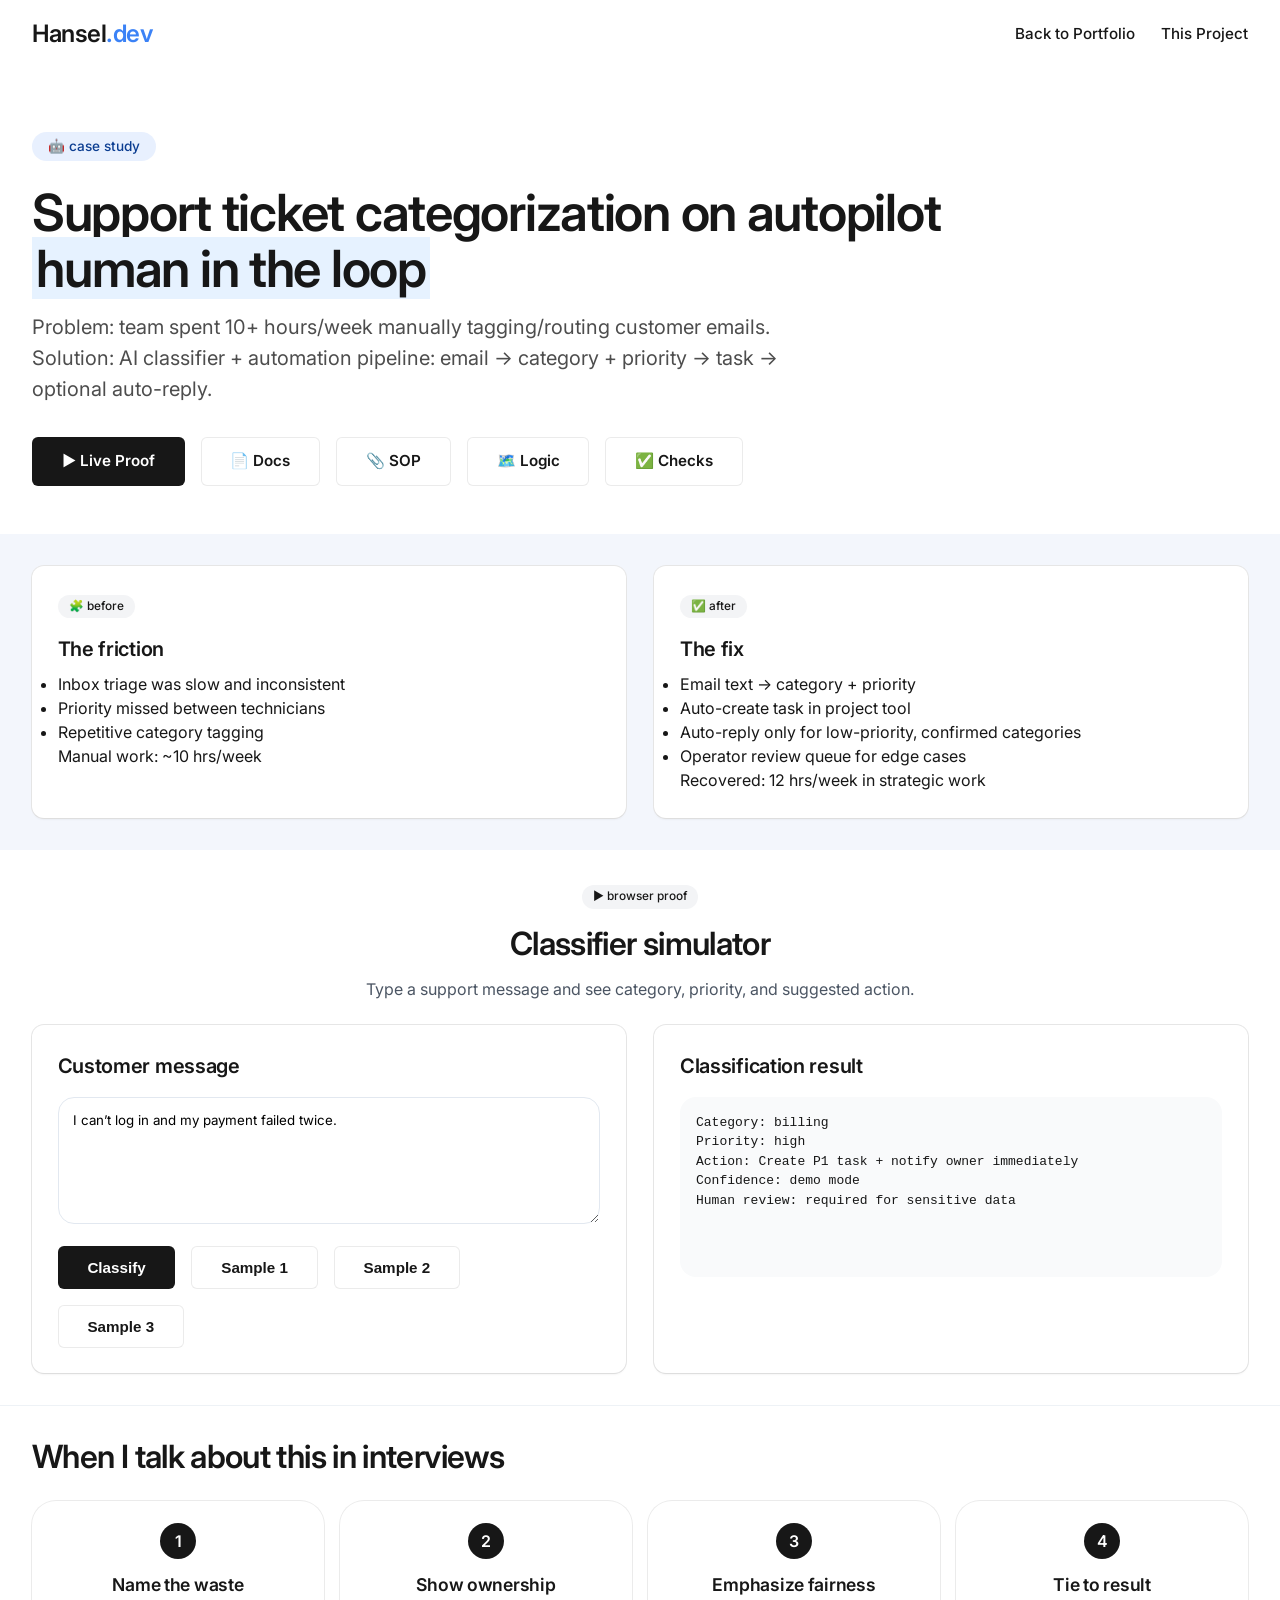
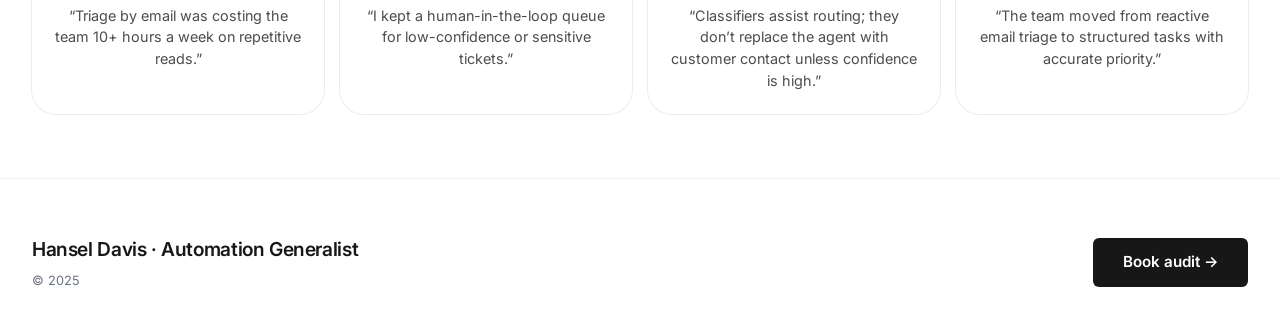
==== projects/aiclassifier/index.html @ 5d4a4234 "Add projects folder and updated index.html - Add /projects hub with 4 project bundles - Add per-proj" ====
<!DOCTYPE html>
<html lang="en">
  <head>
    <meta charset="UTF-8" />
    <meta name="viewport" content="width=device-width, initial-scale=1.0" />
    <title>Project: AI Ticket Classifier · Hansel Davis</title>
    <link rel="stylesheet" href="../../style.css" />
  </head>
  <body>
    <header>
      <div class="container">
        <div class="nav-flex">
          <div class="logo">Hansel<span style="color: #3b82f6">.dev</span></div>
          <div class="nav-links">
            <a href="../../index.html#experience">Back to Portfolio</a>
            <a href="./index.html" class="resume-tab">This Project</a>
          </div>
        </div>
      </div>
    </header>

    <main>
      <section class="hero">
        <div class="container">
          <span class="hero-badge">🤖 case study</span>
          <h1>
            Support ticket categorization on autopilot<br />
            <span class="highlight">human in the loop</span>
          </h1>
          <p class="hero-sub">
            Problem: team spent 10+ hours/week manually tagging/routing customer emails.
            Solution: AI classifier + automation pipeline: email → category + priority → task → optional auto-reply.
          </p>
          <div style="display: flex; gap: 1rem; flex-wrap: wrap">
            <a href="#demo" class="btn">▶ Live Proof</a>
            <a href="./docs.html" class="btn-outline btn">📄 Docs</a>
            <a href="./sop.md" class="btn-outline btn">📎 SOP</a>
            <a href="./logic.md" class="btn-outline btn">🗺️ Logic</a>
            <a href="./checks.md" class="btn-outline btn">✅ Checks</a>
          </div>
        </div>
      </section>

      <section class="py-4" style="background: #f3f6fc">
        <div class="container">
          <div class="grid-2">
            <div class="card">
              <span class="pill">🧩 before</span>
              <h3>The friction</h3>
              <ul>
                <li>Inbox triage was slow and inconsistent</li>
                <li>Priority missed between technicians</li>
                <li>Repetitive category tagging</li>
              </ul>
              <div class="result-stat">Manual work: ~10 hrs/week</div>
            </div>
            <div class="card">
              <span class="pill">✅ after</span>
              <h3>The fix</h3>
              <ul>
                <li>Email text → category + priority</li>
                <li>Auto-create task in project tool</li>
                <li>Auto-reply only for low-priority, confirmed categories</li>
                <li>Operator review queue for edge cases</li>
              </ul>
              <div class="result-stat">Recovered: 12 hrs/week in strategic work</div>
            </div>
          </div>
        </div>
      </section>

      <section class="py-4" id="demo">
        <div class="container">
          <div class="text-center mb-3">
            <span class="pill">▶ browser proof</span>
            <h2 style="font-size: 2rem">Classifier simulator</h2>
            <p style="color: #4b5563">Type a support message and see category, priority, and suggested action.</p>
          </div>
          <div class="grid-2">
            <div class="card">
              <h3 style="margin-bottom: 1rem">Customer message</h3>
              <textarea
                id="ticket-text"
                rows="6"
                style="width: 100%; padding: 0.9rem; border-radius: 16px; border: 1px solid #e2e8f0; font-family: inherit"
              >I can’t log in and my payment failed twice.</textarea>
              <div style="margin-top: 1rem; display: flex; gap: 1rem; flex-wrap: wrap">
                <button class="btn" onclick="classifyTicket()">Classify</button>
                <button class="btn-outline btn" onclick="loadSample(0)">Sample 1</button>
                <button class="btn-outline btn" onclick="loadSample(1)">Sample 2</button>
                <button class="btn-outline btn" onclick="loadSample(2)">Sample 3</button>
              </div>
            </div>
            <div class="card">
              <h3 style="margin-bottom: 1rem">Classification result</h3>
              <pre id="ticket-output" style="background: #f9fafb; padding: 1rem; border-radius: 16px; min-height: 180px; white-space: pre-wrap">Waiting for input...</pre>
            </div>
          </div>
        </div>
      </section>

      <section class="py-4" style="background: #ffffff; border-top: 1px solid #eef2f6; border-bottom: 1px solid #eef2f6">
        <div class="container">
          <h2 style="font-size: 2rem">When I talk about this in interviews</h2>
          <div class="steps" style="margin-top: 1.5rem">
            <div class="step">
              <div class="step-number">1</div>
              <h3>Name the waste</h3>
              <p>“Triage by email was costing the team 10+ hours a week on repetitive reads.”</p>
            </div>
            <div class="step">
              <div class="step-number">2</div>
              <h3>Show ownership</h3>
              <p>“I kept a human-in-the-loop queue for low-confidence or sensitive tickets.”</p>
            </div>
            <div class="step">
              <div class="step-number">3</div>
              <h3>Emphasize fairness</h3>
              <p>“Classifiers assist routing; they don’t replace the agent with customer contact unless confidence is high.”</p>
            </div>
            <div class="step">
              <div class="step-number">4</div>
              <h3>Tie to result</h3>
              <p>“The team moved from reactive email triage to structured tasks with accurate priority.”</p>
            </div>
          </div>
        </div>
      </section>
    </main>

    <footer>
      <div class="container">
        <div
          class="py-3"
          style="
            display: flex;
            flex-wrap: wrap;
            justify-content: space-between;
            align-items: center;
            gap: 1rem;
          "
        >
          <div>
            <span class="logo" style="font-size: 1.2rem">Hansel Davis · Automation Generalist</span>
            <p style="font-size: 0.8rem; color: #6b7280; margin-top: 0.5rem">© 2025</p>
          </div>
          <a href="../contact.html" class="btn">Book audit →</a>
        </div>
      </div>
    </footer>

    <script>
      const samples = [
        'I can’t log in and my payment failed twice.',
        'Feature request: please add bulk export for reports.',
        'The app is completely broken for our team after yesterday’s update.',
      ];

      function loadSample(i) {
        document.getElementById('ticket-text').value = samples[i];
      }

      function classifyTicket() {
        const text = document.getElementById('ticket-text').value || '';
        const lower = text.toLowerCase();
        const category =
          lower.includes('login') || lower.includes('password')
            ? 'auth'
            : lower.includes('payment') || lower.includes('charge') || lower.includes('billing')
              ? 'billing'
              : lower.includes('bug') || lower.includes('broken') || lower.includes('error')
                ? 'incident'
                : lower.includes('feature') || lower.includes('request') || lower.includes('export')
                  ? 'feature'
                  : 'general';
        const priority =
          lower.includes('broken') || lower.includes('failed') || lower.includes('outage')
            ? 'high'
            : lower.includes('payment') || lower.includes('urgent')
              ? 'high'
              : 'standard';
        const action =
          priority === 'high'
            ? 'Create P1 task + notify owner immediately'
            : category === 'feature'
              ? 'Create P3 task + route to product intake'
              : 'Create task + route to support backlog';
        const out = [
          `Category: ${category}`,
          `Priority: ${priority}`,
          `Action: ${action}`,
          `Confidence: demo mode`,
          `Human review: required for sensitive data`,
        ];
        document.getElementById('ticket-output').textContent = out.join('\n');
      }
      classifyTicket();
    </script>
  </body>
</html>
---- style.css ----
@import url('https://fonts.googleapis.com/css2?family=Inter:wght@300;400;500;600&family=Geist:wght@300;400;500;600&display=swap');

/* Design-system derivation: Vercel-inspired

- Primary surface: #ffffff
- Text: #171717
- Secondary text: #4d4d4d
- Accent/link: #0072f5
- Border: rgba(0,0,0,0.08) 0 0 0 1px
- Radius: 8px / 6px / 32px sections / 12px featured cards
*/

:root {
  /* Tokens */
  --color-background: #fff;
  --color-foreground: #171717;
  --color-muted: #4d4d4d;
  --color-faint: #666666;
  --color-border: rgba(0,0,0,0.08);
  --color-ring-border: rgb(235,235,235);
  --color-focus: hsla(212,100%,48%,1);
  --color-accent: #0072f5;
  --color-accent-hover: #005bb5;
  --color-surface-raised: #fafafa;
  --radius-sm: 6px;
  --radius-md: 8px;
  --radius-lg: 12px;
  --radius-xl: 24px;
  --shadow-border: rgba(0,0,0,0.08) 0 0 0 1px;
  --shadow-card: rgba(0,0,0,0.08) 0 0 0 1px,rgba(0,0,0,0.04) 0 2px 2px,#fafafa 0 0 0 1px;
  --shadow-card-hover: rgba(0,0,0,0.08) 0 0 0 1px,rgba(0,0,0,0.06) 0 12px 20px -8px,#fafafa 0 0 0 1px;
}

* {
  margin: 0;
  padding: 0;
  box-sizing: border-box;
}

html {
  scroll-behavior: smooth;
}

body {
  font-family: 'Inter', 'Geist', system-ui, -apple-system, 'Segoe UI', Roboto, sans-serif;
  background-color: var(--color-background);
  color: var(--color-foreground);
  line-height: 1.5;
  -webkit-font-smoothing: antialiased;
}

/* Container */
.container {
  max-width: 1200;
  margin: 0 auto;
  padding: 0 2rem;
}

/* Utilities */
.text-center { text-align: center; }
.mt-1 { margin-top: 0.5rem; }
.mt-2 { margin-top: 1rem; }
.mt-3 { margin-top: 1.5rem; }
.mb-1 { margin-bottom: 0.5rem; }
.mb-2 { margin-bottom: 1rem; }
.mb-3 { margin-bottom: 1.5rem; }
.mb-4 { margin-bottom: 2rem; }
.py-1 { padding-top: 0.5rem; padding-bottom: 0.5rem; }
.py-2 { padding-top: 1rem; padding-bottom: 1rem; }
.py-3 { padding-top: 1.5rem; padding-bottom: 1.5rem; }
.py-4 { padding-top: 2rem; padding-bottom: 2rem; }

/* Typography */
h1 {
  font-size: 3.2rem;
  font-weight: 600;
  letter-spacing: -0.025em;
  line-height: 1.1;
  margin-bottom: 1rem;
}
h2 {
  font-size: 2.4rem;
  font-weight: 600;
  letter-spacing: -0.02em;
  line-height: 1.2;
  margin-bottom: .9rem;
}
h3 {
  font-size: 1.5rem;
  font-weight: 600;
  letter-spacing: -0.015em;
  margin-bottom: .6rem;
}

/* Header */
header {
  position: sticky;
  top: 0;
  z-index: 50;
  background: rgba(255,255,255,0.92);
  border-bottom: var(--shadow-border);
  backdrop-filter: blur(6px) saturate(1.2);
}

.nav-flex {
  display: flex;
  justify-content: space-between;
  align-items: center;
  padding: 1rem 0;
  flex-wrap: wrap;
  gap: 1rem;
}

.logo {
  font-weight: 600;
  font-size: 1.5rem;
  letter-spacing: -0.02em;
  color: var(--color-foreground);
  text-decoration: none;
}

.nav-links {
  display: flex;
  gap: 1.6rem;
  align-items: center;
}

.nav-links a {
  text-decoration: none;
  font-weight: 500;
  font-size: 0.95rem;
  color: var(--color-foreground);
  transition: color 0.2s;
}
.nav-links a:hover {
  color: var(--color-accent);
}

/* Buttons */
.btn {
  display: inline-block;
  background: var(--color-foreground);
  color: #fff;
  font-weight: 600;
  padding: 0.75rem 1.8rem;
  border-radius: var(--radius-sm);
  text-decoration: none;
  transition: transform 0.15s ease, background 0.2s ease;
  border: 1px solid transparent;
  font-size: 0.95rem;
  cursor: pointer;
}
.btn:hover {
  background: #000;
  transform: translateY(-1px);
}

.btn-outline {
  background: #fff;
  color: var(--color-foreground);
  border: 1px solid var(--color-border);
  border-radius: var(--radius-sm);
  padding: 0.75rem 1.8rem;
  text-decoration: none;
  font-weight: 600;
  font-size: 0.95rem;
  display: inline-block;
  transition: transform 0.15s ease, background 0.2s ease;
}
.btn-outline:hover {
  background: var(--color-surface-raised);
  transform: translateY(-1px);
}

/* Hero */
.hero {
  padding: 4rem 0 3rem 0;
}
.hero-badge {
  background: #e8f0fe;
  color: #0b3d91;
  padding: 0.28rem 1rem;
  border-radius: 9999px;
  font-size: 0.85rem;
  font-weight: 500;
  display: inline-block;
  margin-bottom: 1.4rem;
}
.highlight {
  background: #e6f2ff;
  padding: 0 0.28rem;
}
.hero-sub {
  font-size: 1.25rem;
  color: var(--color-muted);
  max-width: 760px;
  margin-bottom: 2rem;
  line-height: 1.55;
}

/* Cards */
.grid-2 {
  display: grid;
  grid-template-columns: repeat(auto-fit, minmax(300px, 1fr));
  gap: 1.8rem;
}
.grid-3 {
  display: grid;
  grid-template-columns: repeat(auto-fit, minmax(280px, 1fr));
  gap: 1.6rem;
}
.card {
  background: #fff;
  border-radius: var(--radius-lg);
  padding: 1.6rem;
  box-shadow: var(--shadow-card);
  transition: transform 0.2s ease, box-shadow 0.2s ease;
}
.card:hover {
  transform: translateY(-3px);
  box-shadow: var(--shadow-card-hover);
}
.card h3 {
  font-size: 1.25rem;
  font-weight: 600;
  margin-bottom: .5rem;
}

/* Pill */
.pill {
  background: #f3f4f6;
  padding: 0.18rem 0.7rem;
  border-radius: 9999px;
  font-size: 0.74rem;
  font-weight: 500;
  display: inline-block;
  margin-bottom: 1rem;
  color: var(--color-foreground);
}

/* Steps */
.steps {
  display: flex;
  flex-wrap: wrap;
  justify-content: space-between;
  gap: 1rem;
  margin: 2rem 0;
}
.step {
  flex: 1;
  min-width: 180px;
  background: #fff;
  border-radius: var(--radius-xl);
  padding: 1.4rem;
  text-align: center;
  box-shadow: var(--shadow-border);
  transition: transform .2s ease;
}
.step:hover {
  transform: translateY(-3px);
}
.step-number {
  background: var(--color-foreground);
  color: white;
  width: 36px;
  height: 36px;
  display: inline-flex;
  align-items: center;
  justify-content: center;
  border-radius: 9999px;
  font-weight: 600;
  margin-bottom: .8rem;
}
.step h3 { font-size: 1.1rem; font-weight: 600; margin-bottom: .4rem; }
.step p { font-size: .9rem; color: var(--color-muted); }

/* Tech strip */
.tech-strip {
  background: #fff;
  border-radius: 40px;
  padding: 1rem 1.6rem;
  display: flex;
  flex-wrap: wrap;
  justify-content: center;
  gap: 1.6rem;
  font-weight: 500;
  color: var(--color-foreground);
  box-shadow: var(--shadow-border);
}

/* Contact */
.contact-form {
  background: #fff;
  padding: 2rem;
  border-radius: var(--radius-xl);
  box-shadow: var(--shadow-card);
  border: 1px solid transparent;
}

.contact-form input,
.contact-form textarea {
  width: 100%;
  padding: 0.8rem 1rem;
  border-radius: var(--radius-sm);
  border: 1px solid #e5e7eb;
  transition: border-color 0.2s, box-shadow 0.2s;
  font-size: 1rem;
  font-family: 'Inter', 'Geist', system-ui, sans-serif;
  background: #fff;
  color: var(--color-foreground);
}
.contact-form input:focus,
.contact-form textarea:focus {
  outline: none;
  border-color: var(--color-accent);
  box-shadow: 0 0 0 4px rgba(0,114,245,0.12);
}
.contact-form label {
  display: block;
  font-weight: 600;
  margin-bottom: 0.4rem;
  font-size: 0.92rem;
  color: var(--color-foreground);
}
.contact-form .field {
  margin-bottom: 1rem;
}

/* Status */
.form-success {
  background: #d1fae5;
  color: #065f46;
  padding: 1rem;
  border-radius: var(--radius-sm);
  margin-top: 1rem;
  text-align: center;
}
.form-error {
  background: #fee2e2;
  color: #991b1b;
  padding: 1rem;
  border-radius: var(--radius-sm);
  margin-top: 1rem;
  text-align: center;
}

/* Footer */
footer {
  border-top: var(--shadow-border);
  background: #fff;
  margin-top: 2rem;
}

/* Animations */
@keyframes fadeIn {
  from { opacity: 0; transform: translateY(16px); }
  to { opacity: 1; transform: translateY(0); }
}
.card, .step {
  animation: fadeIn .4s ease-out forwards;
}

/* Scrollbar */
::-webkit-scrollbar { width: 8px; }
::-webkit-scrollbar-track { background: #f3f4f6; }
::-webkit-scrollbar-thumb { background: #d1d5db; border-radius: 8px; }
::-webkit-scrollbar-thumb:hover { background: #9ca3af; }

/* Responsive */
@media (max-width: 768px) {
  .container { padding: 0 1.2rem; }
  h1 { font-size: 2.4rem; }
  h2 { font-size: 2rem; }
  .nav-flex { flex-direction: column; }
  .nav-links { flex-wrap: wrap; justify-content: center; gap: 1.1rem; }
  .hero { padding: 2.4rem 0 2rem; }
  .hero-sub { font-size: 1.08rem; }
  .steps { flex-direction: column; align-items: stretch; }
  .step { min-width: auto; }
  .grid-2, .grid-3 { gap: 1.2rem; }
  .card { padding: 1.2rem; }
  .contact-form { padding: 1.2rem; }
}

@media (max-width: 480px) {
  h1 { font-size: 1.9rem; }
  .logo { font-size: 1.25rem; }
  .btn, .btn-outline { padding: 0.65rem 1.2rem; font-size: 0.9rem; }
  .card h3 { font-size: 1.15rem; }
}
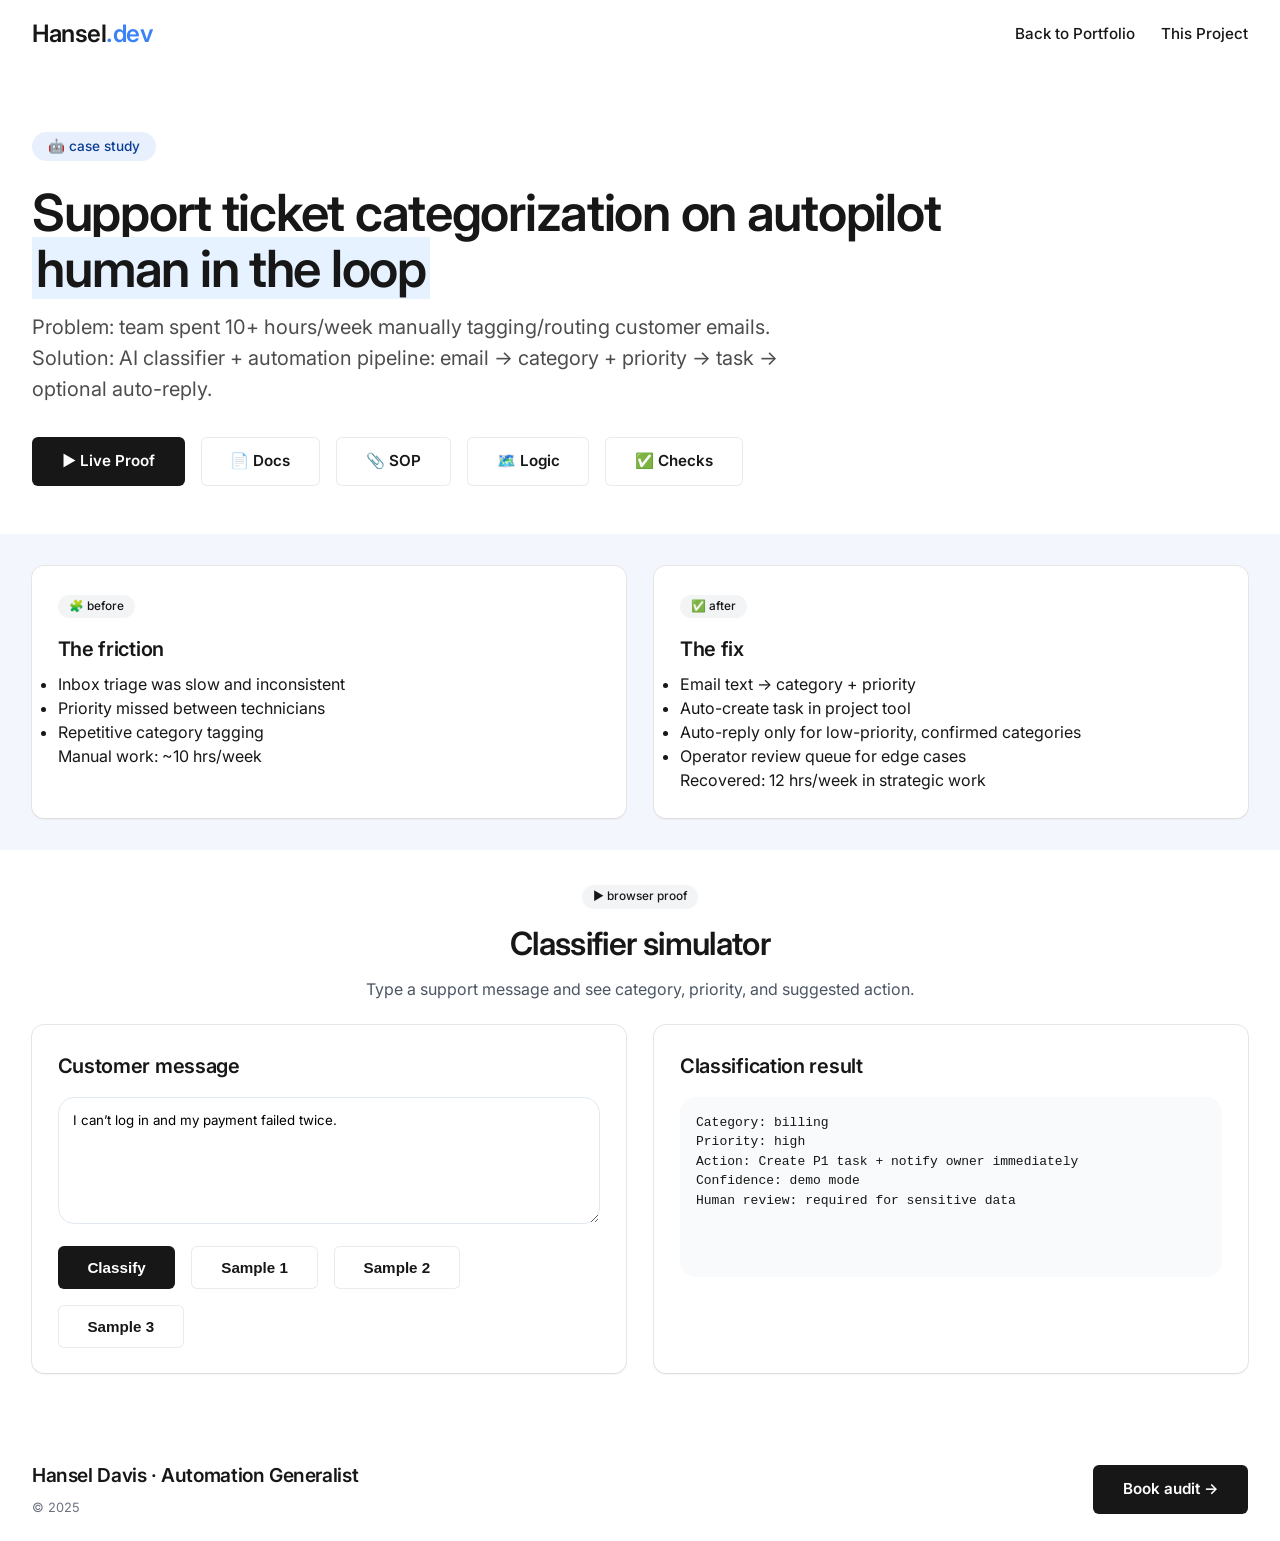
==== commit d79b24d0: "remove interview section from project pages" ====
--- a/projects/aiclassifier/index.html
+++ b/projects/aiclassifier/index.html
@@ -99,32 +99,6 @@
         </div>
       </section>
 
-      <section class="py-4" style="background: #ffffff; border-top: 1px solid #eef2f6; border-bottom: 1px solid #eef2f6">
-        <div class="container">
-          <h2 style="font-size: 2rem">When I talk about this in interviews</h2>
-          <div class="steps" style="margin-top: 1.5rem">
-            <div class="step">
-              <div class="step-number">1</div>
-              <h3>Name the waste</h3>
-              <p>“Triage by email was costing the team 10+ hours a week on repetitive reads.”</p>
-            </div>
-            <div class="step">
-              <div class="step-number">2</div>
-              <h3>Show ownership</h3>
-              <p>“I kept a human-in-the-loop queue for low-confidence or sensitive tickets.”</p>
-            </div>
-            <div class="step">
-              <div class="step-number">3</div>
-              <h3>Emphasize fairness</h3>
-              <p>“Classifiers assist routing; they don’t replace the agent with customer contact unless confidence is high.”</p>
-            </div>
-            <div class="step">
-              <div class="step-number">4</div>
-              <h3>Tie to result</h3>
-              <p>“The team moved from reactive email triage to structured tasks with accurate priority.”</p>
-            </div>
-          </div>
-        </div>
       </section>
     </main>
 
